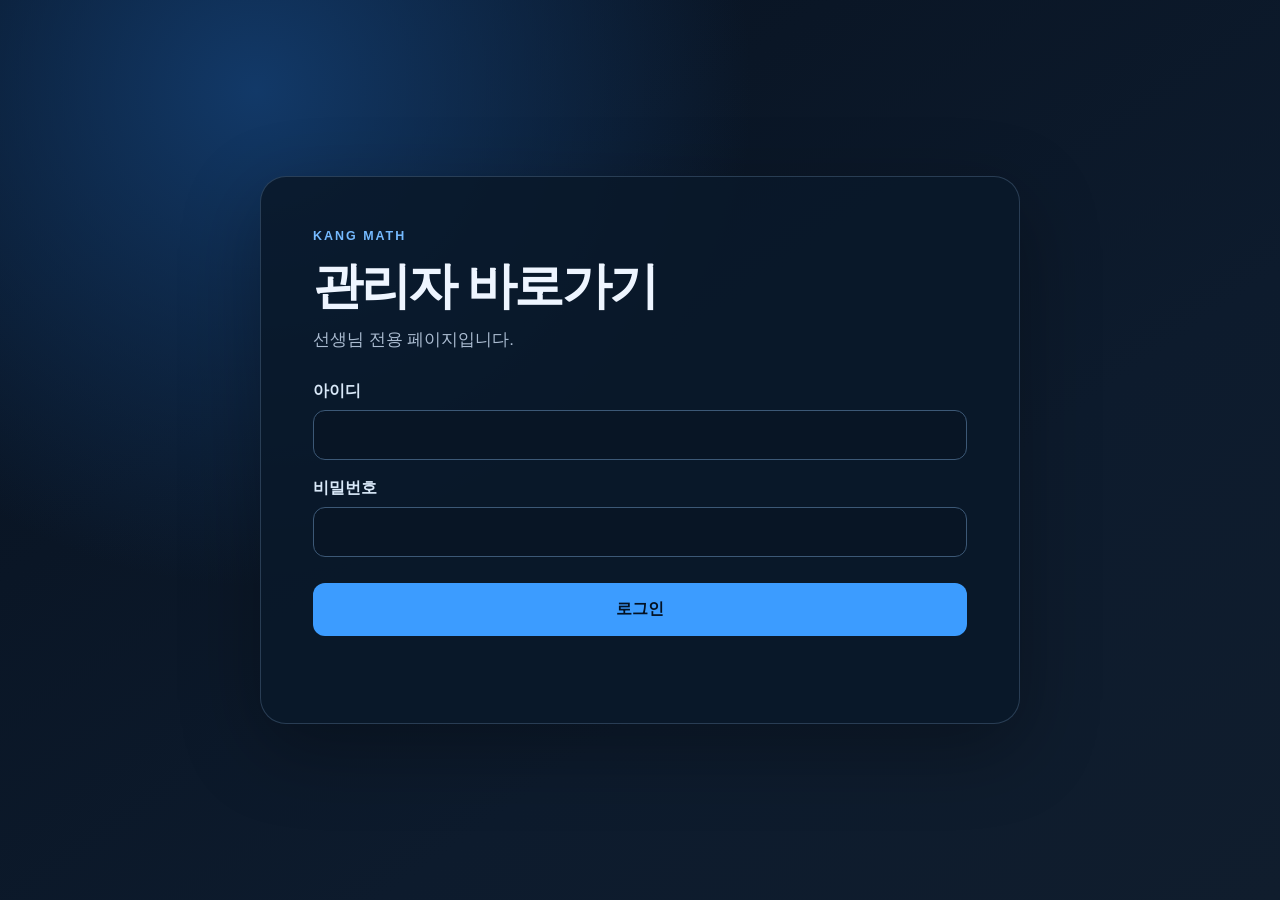
==== admin/index.html @ a8373ab9 "Add teacher admin shortcut dashboard" ====
<!DOCTYPE html>
<html lang="ko">
<head>
  <meta charset="UTF-8">
  <meta name="viewport" content="width=device-width, initial-scale=1.0">
  <title>강석수학 관리자</title>
  <link rel="stylesheet" href="./admin.css">
</head>
<body>
  <main class="admin-shell">
    <section class="card" id="login-card" aria-labelledby="login-title">
      <div class="eyebrow">KANG MATH</div>
      <h1 id="login-title">관리자 바로가기</h1>
      <p class="intro">선생님 전용 페이지입니다.</p>
      <form id="login-form" novalidate>
        <label for="username">아이디</label>
        <input id="username" name="username" autocomplete="username" required>
        <label for="password">비밀번호</label>
        <input id="password" name="password" type="password" autocomplete="current-password" required>
        <button type="submit">로그인</button>
        <p class="message" id="login-message" role="alert" aria-live="polite"></p>
      </form>
    </section>

    <section class="card dashboard" id="dashboard" hidden aria-labelledby="dashboard-title">
      <div class="dashboard-top">
        <div>
          <div class="eyebrow">TEACHER ACCESS</div>
          <h1 id="dashboard-title">관리자 메뉴</h1>
          <p class="intro">필요한 관리 페이지를 선택하세요.</p>
        </div>
        <button class="logout" id="logout" type="button">로그아웃</button>
      </div>
      <div class="link-grid">
        <a class="link-card test" href="https://test.kangmath.com/" target="_blank" rel="noopener">
          <span class="link-label">TEST</span><strong>테스트 사이트</strong><span>test.kangmath.com ↗</span>
        </a>
        <a class="link-card fix" href="https://fix.kangmath.com/" target="_blank" rel="noopener">
          <span class="link-label">FIX</span><strong>수정 작업 사이트</strong><span>fix.kangmath.com ↗</span>
        </a>
        <a class="link-card board" href="https://board.kangmath.com/" target="_blank" rel="noopener">
          <span class="link-label">BOARD</span><strong>게시판</strong><span>board.kangmath.com ↗</span>
        </a>
        <a class="link-card wiki" href="https://wiki.kangmath.com/" target="_blank" rel="noopener">
          <span class="link-label">WIKI</span><strong>위키</strong><span>wiki.kangmath.com ↗</span>
        </a>
      </div>
    </section>
  </main>
  <script src="./admin.js"></script>
</body>
</html>
---- admin/admin.css ----
:root { color-scheme: dark; font-family: Pretendard, "Noto Sans KR", Arial, sans-serif; background: #07111f; color: #eef5ff; }
* { box-sizing: border-box; }
body { margin: 0; min-height: 100vh; background: radial-gradient(circle at 20% 10%, #123968 0, transparent 38%), linear-gradient(145deg, #07111f, #0d1b2d 65%, #101d2d); }
.admin-shell { width: min(100% - 32px, 760px); min-height: 100vh; margin: auto; display: grid; place-items: center; padding: 40px 0; }
.card { width: 100%; padding: clamp(28px, 6vw, 52px); border: 1px solid rgba(155, 194, 235, .22); border-radius: 26px; background: rgba(10, 24, 42, .88); box-shadow: 0 24px 80px rgba(0, 0, 0, .3); }
.eyebrow { color: #75baff; font-size: .78rem; font-weight: 800; letter-spacing: .16em; }
h1 { margin: 10px 0 8px; font-size: clamp(2rem, 5vw, 3.1rem); letter-spacing: -.05em; }
.intro { margin: 0 0 30px; color: #aabbd0; font-size: 1.05rem; }
label { display: block; margin: 18px 0 8px; color: #d9e8f8; font-weight: 700; }
input { width: 100%; padding: 15px 16px; border: 1px solid #3c5876; border-radius: 12px; background: #081525; color: #fff; font-size: 1rem; outline: none; }
input:focus { border-color: #69b6ff; box-shadow: 0 0 0 3px rgba(105,182,255,.16); }
form button, .logout { border: 0; border-radius: 12px; cursor: pointer; font-weight: 800; }
form button { width: 100%; margin-top: 26px; padding: 16px; background: #3c9cff; color: #031224; font-size: 1rem; }
form button:hover { background: #72baff; }
.message { min-height: 1.4em; margin: 14px 0 0; color: #ff9e9e; font-size: .95rem; }
.dashboard-top { display: flex; align-items: flex-start; justify-content: space-between; gap: 20px; }
.logout { padding: 10px 14px; background: rgba(255,255,255,.08); color: #d4e5f8; }
.link-grid { display: grid; grid-template-columns: repeat(2, 1fr); gap: 14px; }
.link-card { display: flex; min-height: 160px; flex-direction: column; justify-content: flex-end; gap: 7px; padding: 22px; border: 1px solid rgba(255,255,255,.15); border-radius: 18px; color: #fff; text-decoration: none; transition: transform .18s ease, border-color .18s ease; }
.link-card:hover { transform: translateY(-3px); border-color: rgba(255,255,255,.55); }
.link-card strong { font-size: 1.3rem; }
.link-card span:last-child { color: #bdd0e5; font-size: .9rem; }
.link-label { align-self: flex-start; padding: 5px 9px; border-radius: 999px; background: rgba(255,255,255,.16); font-size: .72rem; font-weight: 800; letter-spacing: .08em; }
.test { background: linear-gradient(145deg, #174f83, #10304e); } .fix { background: linear-gradient(145deg, #694a17, #38250f); }
.board { background: linear-gradient(145deg, #175f59, #103936); } .wiki { background: linear-gradient(145deg, #573c82, #2c2045); }
[hidden] { display: none !important; }
@media (max-width: 560px) { .admin-shell { width: min(100% - 20px, 760px); padding: 20px 0; } .card { padding: 26px 20px; border-radius: 20px; } .link-grid { grid-template-columns: 1fr; } .link-card { min-height: 130px; } }
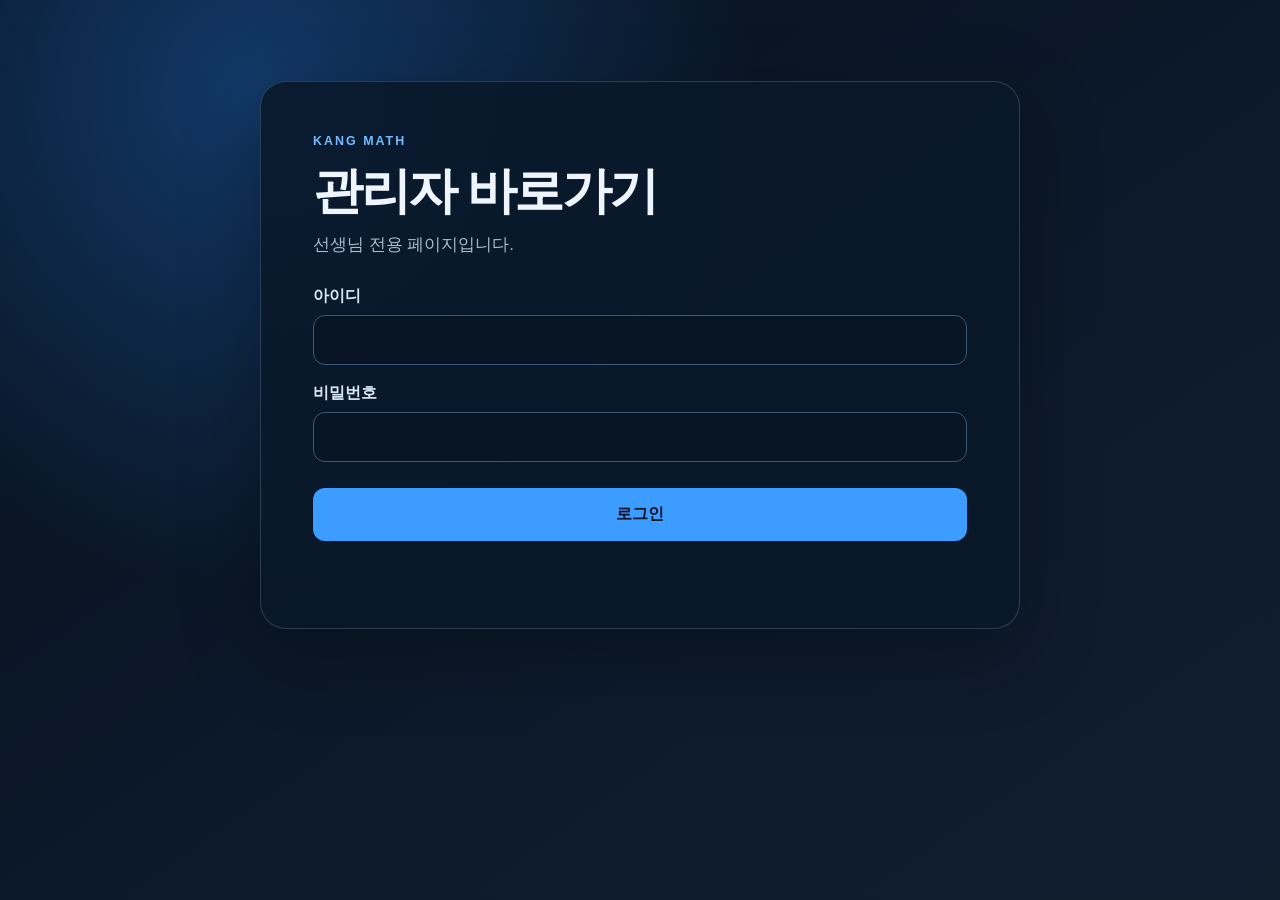
==== commit 9fb46076: "Polish admin shortcut dashboard" ====
--- a/admin/index.html
+++ b/admin/index.html
@@ -33,16 +33,16 @@
       </div>
       <div class="link-grid">
         <a class="link-card test" href="https://test.kangmath.com/" target="_blank" rel="noopener">
-          <span class="link-label">TEST</span><strong>테스트 사이트</strong><span>test.kangmath.com ↗</span>
+          <span class="link-label">TEST</span><strong>테스트지 만들기</strong><span class="domain">test.kangmath.com ↗</span>
         </a>
         <a class="link-card fix" href="https://fix.kangmath.com/" target="_blank" rel="noopener">
-          <span class="link-label">FIX</span><strong>수정 작업 사이트</strong><span>fix.kangmath.com ↗</span>
+          <span class="link-label">FIX</span><strong>오답노트 만들기</strong><span class="domain">fix.kangmath.com ↗</span>
         </a>
         <a class="link-card board" href="https://board.kangmath.com/" target="_blank" rel="noopener">
-          <span class="link-label">BOARD</span><strong>게시판</strong><span>board.kangmath.com ↗</span>
+          <span class="link-label">BOARD</span><strong>동영상추적하기</strong><span class="domain">board.kangmath.com ↗</span>
         </a>
         <a class="link-card wiki" href="https://wiki.kangmath.com/" target="_blank" rel="noopener">
-          <span class="link-label">WIKI</span><strong>위키</strong><span>wiki.kangmath.com ↗</span>
+          <span class="link-label">WIKI</span><strong>위키</strong><span class="domain">wiki.kangmath.com ↗</span>
         </a>
       </div>
     </section>
--- a/admin/admin.css
+++ b/admin/admin.css
@@ -1,7 +1,7 @@
 :root { color-scheme: dark; font-family: Pretendard, "Noto Sans KR", Arial, sans-serif; background: #07111f; color: #eef5ff; }
 * { box-sizing: border-box; }
 body { margin: 0; min-height: 100vh; background: radial-gradient(circle at 20% 10%, #123968 0, transparent 38%), linear-gradient(145deg, #07111f, #0d1b2d 65%, #101d2d); }
-.admin-shell { width: min(100% - 32px, 760px); min-height: 100vh; margin: auto; display: grid; place-items: center; padding: 40px 0; }
+.admin-shell { width: min(100% - 32px, 760px); min-height: 100vh; margin: auto; display: grid; align-items: start; padding: clamp(34px, 9vh, 92px) 0 40px; }
 .card { width: 100%; padding: clamp(28px, 6vw, 52px); border: 1px solid rgba(155, 194, 235, .22); border-radius: 26px; background: rgba(10, 24, 42, .88); box-shadow: 0 24px 80px rgba(0, 0, 0, .3); }
 .eyebrow { color: #75baff; font-size: .78rem; font-weight: 800; letter-spacing: .16em; }
 h1 { margin: 10px 0 8px; font-size: clamp(2rem, 5vw, 3.1rem); letter-spacing: -.05em; }
@@ -16,12 +16,15 @@
 .dashboard-top { display: flex; align-items: flex-start; justify-content: space-between; gap: 20px; }
 .logout { padding: 10px 14px; background: rgba(255,255,255,.08); color: #d4e5f8; }
 .link-grid { display: grid; grid-template-columns: repeat(2, 1fr); gap: 14px; }
-.link-card { display: flex; min-height: 160px; flex-direction: column; justify-content: flex-end; gap: 7px; padding: 22px; border: 1px solid rgba(255,255,255,.15); border-radius: 18px; color: #fff; text-decoration: none; transition: transform .18s ease, border-color .18s ease; }
-.link-card:hover { transform: translateY(-3px); border-color: rgba(255,255,255,.55); }
+.link-card { position: relative; display: flex; min-height: 160px; flex-direction: column; justify-content: flex-end; gap: 9px; padding: 22px; border: 1px solid rgba(255,255,255,.28); border-radius: 18px; color: #fff; text-decoration: none; overflow: hidden; transition: transform .18s ease, border-color .18s ease, box-shadow .18s ease, filter .18s ease; }
+.link-card::after { content: ''; position: absolute; inset: 0; background: radial-gradient(circle at var(--click-x, 50%) var(--click-y, 50%), rgba(255,255,255,.45), transparent 18%); opacity: 0; transition: opacity .35s ease; pointer-events: none; }
+.link-card:hover { transform: translateY(-5px); border-color: rgba(255,255,255,.85); box-shadow: 0 14px 30px rgba(0,0,0,.28); filter: brightness(1.14); }
+.link-card:active { transform: translateY(-1px) scale(.98); }
+.link-card.clicked::after { opacity: 1; }
 .link-card strong { font-size: 1.3rem; }
-.link-card span:last-child { color: #bdd0e5; font-size: .9rem; }
+.link-card .domain { color: #f1f8ff; font-size: 1.08rem; font-weight: 700; letter-spacing: -.01em; }
 .link-label { align-self: flex-start; padding: 5px 9px; border-radius: 999px; background: rgba(255,255,255,.16); font-size: .72rem; font-weight: 800; letter-spacing: .08em; }
-.test { background: linear-gradient(145deg, #174f83, #10304e); } .fix { background: linear-gradient(145deg, #694a17, #38250f); }
-.board { background: linear-gradient(145deg, #175f59, #103936); } .wiki { background: linear-gradient(145deg, #573c82, #2c2045); }
+.test { background: linear-gradient(145deg, #237fc4, #16568b); } .fix { background: linear-gradient(145deg, #b47720, #79500f); }
+.board { background: linear-gradient(145deg, #1c9c91, #14675f); } .wiki { background: linear-gradient(145deg, #8055ba, #54357b); }
 [hidden] { display: none !important; }
 @media (max-width: 560px) { .admin-shell { width: min(100% - 20px, 760px); padding: 20px 0; } .card { padding: 26px 20px; border-radius: 20px; } .link-grid { grid-template-columns: 1fr; } .link-card { min-height: 130px; } }
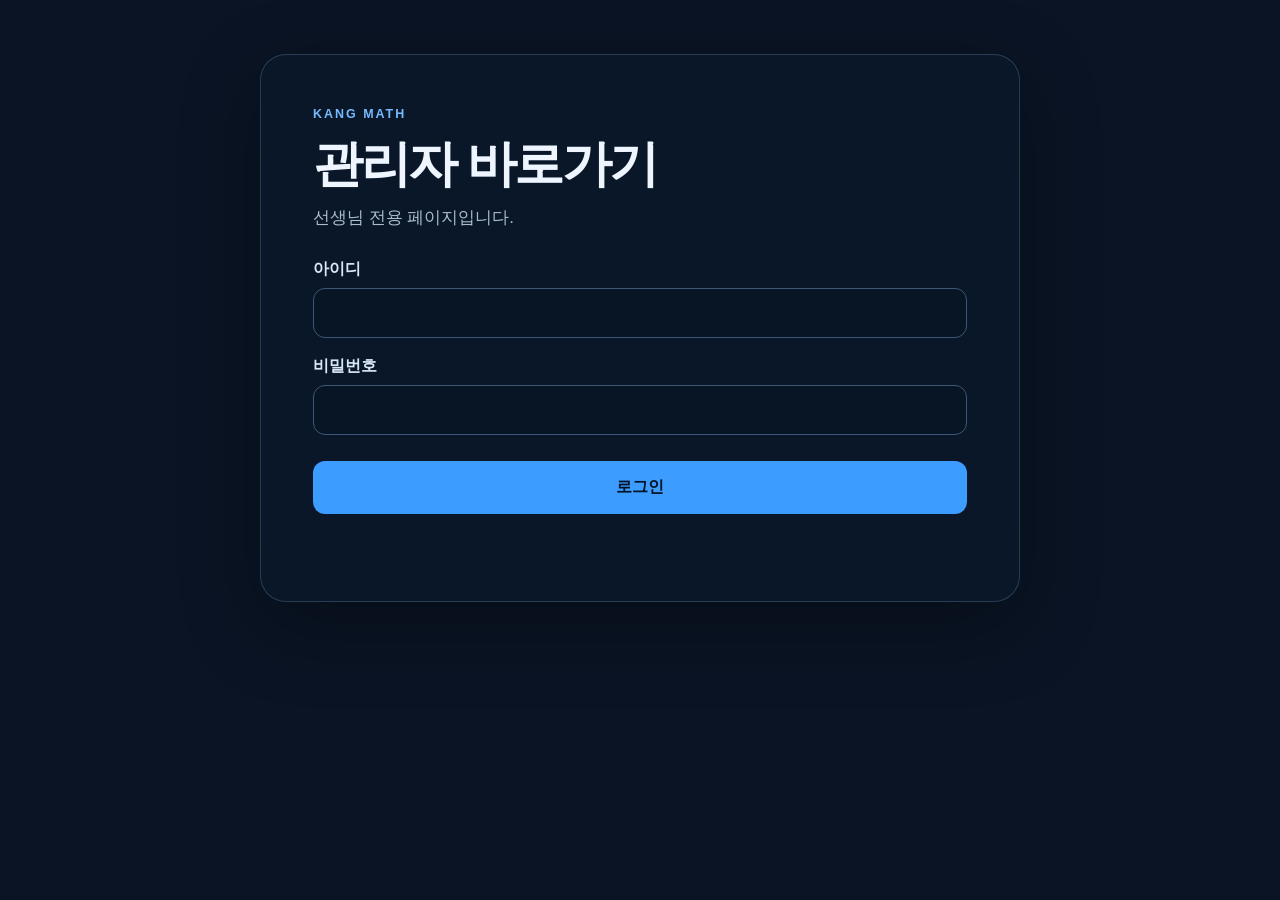
==== commit 3298ebae: "Admin menu: compact tiles, one muted color per group - Shrink cards to small tiles (name, status, on" ====
--- a/admin/index.html
+++ b/admin/index.html
@@ -3,6 +3,7 @@
 <head>
   <meta charset="UTF-8">
   <meta name="viewport" content="width=device-width, initial-scale=1.0">
+  <meta name="robots" content="noindex, nofollow">
   <title>강석수학 관리자</title>
   <link rel="stylesheet" href="./admin.css">
 </head>
@@ -27,24 +28,108 @@
         <div>
           <div class="eyebrow">TEACHER ACCESS</div>
           <h1 id="dashboard-title">관리자 메뉴</h1>
-          <p class="intro">필요한 관리 페이지를 선택하세요.</p>
+          <p class="intro">강석수학 서비스를 한눈에 보고 바로 열 수 있습니다.</p>
         </div>
         <button class="logout" id="logout" type="button">로그아웃</button>
       </div>
-      <div class="link-grid">
-        <a class="link-card test" href="https://test.kangmath.com/" target="_blank" rel="noopener">
-          <span class="link-label">TEST</span><strong>테스트지 만들기</strong><span class="domain">test.kangmath.com ↗</span>
-        </a>
-        <a class="link-card fix" href="https://fix.kangmath.com/" target="_blank" rel="noopener">
-          <span class="link-label">FIX</span><strong>오답노트 만들기</strong><span class="domain">fix.kangmath.com ↗</span>
-        </a>
-        <a class="link-card board" href="https://board.kangmath.com/" target="_blank" rel="noopener">
-          <span class="link-label">BOARD</span><strong>동영상추적하기</strong><span class="domain">board.kangmath.com ↗</span>
-        </a>
-        <a class="link-card wiki" href="https://wiki.kangmath.com/" target="_blank" rel="noopener">
-          <span class="link-label">WIKI</span><strong>위키</strong><span class="domain">wiki.kangmath.com ↗</span>
-        </a>
-      </div>
+      <ul class="legend" aria-label="상태 표시 설명">
+        <li><span class="status live">운영</span> 지금 쓰는 사이트</li>
+        <li><span class="status trial">테스트</span> 시험 중인 주소</li>
+      </ul>
+
+      <section class="group g-make" aria-labelledby="group-make">
+        <h2 class="group-title" id="group-make"><span>01</span>수업 자료 만들기</h2>
+        <div class="link-grid">
+          <a class="link-card" href="https://test.kangmath.com/" target="_blank" rel="noopener noreferrer">
+            <span class="card-top"><strong>테스트지 만들기</strong><span class="status live">운영</span></span>
+            <span class="desc">교재 문항 번호로 맞춤 시험지 PDF</span>
+            <span class="domain">test.kangmath.com</span>
+          </a>
+          <a class="link-card" href="https://fix.kangmath.com/" target="_blank" rel="noopener noreferrer">
+            <span class="card-top"><strong>오답노트 만들기</strong><span class="status live">운영</span></span>
+            <span class="desc">학생 1명씩 오답노트 PDF · 손풀이 QR</span>
+            <span class="domain">fix.kangmath.com</span>
+          </a>
+          <a class="link-card" href="https://twin.kangmath.com/" target="_blank" rel="noopener noreferrer">
+            <span class="card-top"><strong>변형문제</strong><span class="status live">운영</span></span>
+            <span class="desc">변형문제 생성·검수 (선생님 전용)</span>
+            <span class="domain">twin.kangmath.com</span>
+          </a>
+        </div>
+      </section>
+
+      <section class="group g-family" aria-labelledby="group-family">
+        <h2 class="group-title" id="group-family"><span>02</span>학생 · 학부모</h2>
+        <div class="link-grid">
+          <a class="link-card" href="https://board.kangmath.com/" target="_blank" rel="noopener noreferrer">
+            <span class="card-top"><strong>동영상추적하기</strong><span class="status live">운영</span></span>
+            <span class="desc">성적 · 인강 플레이어 · 시청기록</span>
+            <span class="domain">board.kangmath.com</span>
+          </a>
+          <a class="link-card" href="https://kangmath-parent-dashboard.vercel.app/" title="kangmath-parent-dashboard.vercel.app (나중에 parent.kangmath.com)" target="_blank" rel="noopener noreferrer">
+            <span class="card-top"><strong>학부모 대시보드</strong><span class="status trial">테스트</span></span>
+            <span class="desc">학생별 학습 현황 · 정식 주소 예정</span>
+            <span class="domain">kangmath-parent-dashboard.vercel.app</span>
+          </a>
+          <a class="link-card" href="https://go.kangmath.com/" target="_blank" rel="noopener noreferrer">
+            <span class="card-top"><strong>AI 고교추천</strong><span class="status live">운영</span></span>
+            <span class="desc">학생·학부모용 구리·남양주 고교추천</span>
+            <span class="domain">go.kangmath.com</span>
+          </a>
+          <a class="link-card" href="https://sch.dasanmirae.co.kr/" target="_blank" rel="noopener noreferrer">
+            <span class="card-top"><strong>우리아이고교찾기</strong><span class="status live">운영</span></span>
+            <span class="desc">AI 고교선택 · 맞는 고교 찾기</span>
+            <span class="domain">sch.dasanmirae.co.kr</span>
+          </a>
+        </div>
+      </section>
+
+      <section class="group g-site" aria-labelledby="group-site">
+        <h2 class="group-title" id="group-site"><span>03</span>사이트</h2>
+        <div class="link-grid">
+          <a class="link-card" href="https://www.kangmath.com/" target="_blank" rel="noopener noreferrer">
+            <span class="card-top"><strong>학원 홈페이지</strong><span class="status live">운영</span></span>
+            <span class="desc">학원 소개 · 상담 신청</span>
+            <span class="domain">www.kangmath.com</span>
+          </a>
+          <a class="link-card" href="https://wiki.kangmath.com/" target="_blank" rel="noopener noreferrer">
+            <span class="card-top"><strong>위키</strong><span class="status live">운영</span></span>
+            <span class="desc">강석수학 자료 모음</span>
+            <span class="domain">wiki.kangmath.com</span>
+          </a>
+          <a class="link-card" href="https://dic.dasanmirae.co.kr/" target="_blank" rel="noopener noreferrer">
+            <span class="card-top"><strong>대입권장과목사전</strong><span class="status live">운영</span></span>
+            <span class="desc">대학·학과별 권장 과목 찾아보기</span>
+            <span class="domain">dic.dasanmirae.co.kr</span>
+          </a>
+        </div>
+      </section>
+
+      <section class="group g-local" aria-labelledby="group-local">
+        <h2 class="group-title" id="group-local"><span>04</span>내 컴퓨터에서 하는 작업<small>사이트 아님 · 학원 컴퓨터에서 실행</small></h2>
+        <ul class="local-list">
+          <li>
+            <span class="local-name">시험지클린</span>
+            <span class="local-desc">시험지 사진 → 한글 HWP</span>
+            <code>D:\수학시험지_자동화</code>
+          </li>
+          <li>
+            <span class="local-name">핵심개념서 교재</span>
+            <span class="local-desc">교재 HWP 제작</span>
+            <code>D:\핵심개념서</code>
+          </li>
+          <li>
+            <span class="local-name">개별손풀이</span>
+            <span class="local-desc">손풀이 영상 → 문제별 링크 → 노션</span>
+            <code>D:\개별손풀이</code>
+          </li>
+          <li>
+            <span class="local-name">유튜브 타임스탬프</span>
+            <span class="local-desc">유튜브 챕터 텍스트</span>
+            <code>D:\유투브타임스템프</code>
+          </li>
+        </ul>
+      </section>
     </section>
   </main>
   <script src="./admin.js"></script>
--- a/admin/admin.css
+++ b/admin/admin.css
@@ -1,7 +1,7 @@
 :root { color-scheme: dark; font-family: Pretendard, "Noto Sans KR", Arial, sans-serif; background: #07111f; color: #eef5ff; }
 * { box-sizing: border-box; }
-body { margin: 0; min-height: 100vh; background: radial-gradient(circle at 20% 10%, #123968 0, transparent 38%), linear-gradient(145deg, #07111f, #0d1b2d 65%, #101d2d); }
-.admin-shell { width: min(100% - 32px, 760px); min-height: 100vh; margin: auto; display: grid; align-items: start; padding: clamp(34px, 9vh, 92px) 0 40px; }
+body { margin: 0; min-height: 100vh; background: #0a1424; }
+.admin-shell { width: min(100% - 32px, 1080px); min-height: 100vh; margin: auto; display: grid; align-items: start; padding: clamp(24px, 6vh, 64px) 0 32px; }
 .card { width: 100%; padding: clamp(28px, 6vw, 52px); border: 1px solid rgba(155, 194, 235, .22); border-radius: 26px; background: rgba(10, 24, 42, .88); box-shadow: 0 24px 80px rgba(0, 0, 0, .3); }
 .eyebrow { color: #75baff; font-size: .78rem; font-weight: 800; letter-spacing: .16em; }
 h1 { margin: 10px 0 8px; font-size: clamp(2rem, 5vw, 3.1rem); letter-spacing: -.05em; }
@@ -13,18 +13,58 @@
 form button { width: 100%; margin-top: 26px; padding: 16px; background: #3c9cff; color: #031224; font-size: 1rem; }
 form button:hover { background: #72baff; }
 .message { min-height: 1.4em; margin: 14px 0 0; color: #ff9e9e; font-size: .95rem; }
-.dashboard-top { display: flex; align-items: flex-start; justify-content: space-between; gap: 20px; }
-.logout { padding: 10px 14px; background: rgba(255,255,255,.08); color: #d4e5f8; }
-.link-grid { display: grid; grid-template-columns: repeat(2, 1fr); gap: 14px; }
-.link-card { position: relative; display: flex; min-height: 160px; flex-direction: column; justify-content: flex-end; gap: 9px; padding: 22px; border: 1px solid rgba(255,255,255,.28); border-radius: 18px; color: #fff; text-decoration: none; overflow: hidden; transition: transform .18s ease, border-color .18s ease, box-shadow .18s ease, filter .18s ease; }
-.link-card::after { content: ''; position: absolute; inset: 0; background: radial-gradient(circle at var(--click-x, 50%) var(--click-y, 50%), rgba(255,255,255,.45), transparent 18%); opacity: 0; transition: opacity .35s ease; pointer-events: none; }
-.link-card:hover { transform: translateY(-5px); border-color: rgba(255,255,255,.85); box-shadow: 0 14px 30px rgba(0,0,0,.28); filter: brightness(1.14); }
-.link-card:active { transform: translateY(-1px) scale(.98); }
+.dashboard-top { display: flex; align-items: flex-start; justify-content: space-between; gap: 16px; }
+.logout { flex-shrink: 0; white-space: nowrap; padding: 8px 12px; background: rgba(255,255,255,.06); color: #c5d3e3; font-size: .86rem; }
+.logout:hover { background: rgba(255,255,255,.12); }
+#login-card { max-width: 760px; margin-inline: auto; }
+[hidden] { display: none !important; }
+
+/* ---- 관리자 메뉴: 혼자 쓰는 바로가기라 촘촘하게, 색은 묶음별 1개 ---- */
+.dashboard { padding: 26px 28px 30px; border-radius: 18px; background: #0d1a2c; border-color: rgba(155,194,235,.14); box-shadow: none; }
+.dashboard h1 { margin: 4px 0 2px; font-size: 1.45rem; letter-spacing: -.03em; }
+.dashboard .eyebrow { color: #7d93ad; font-size: .7rem; }
+.dashboard .intro { margin: 0; color: #8597ad; font-size: .88rem; }
+
+.legend { display: flex; flex-wrap: wrap; gap: 4px 14px; margin: 14px 0 6px; padding: 0; list-style: none; color: #7d90a6; font-size: .78rem; }
+.legend li { display: flex; align-items: center; gap: 6px; }
+
+.group { --accent: #7f9cc0; margin-top: 18px; }
+.g-make   { --accent: #6f9fd8; }  /* 차분한 파랑 */
+.g-family { --accent: #5fb3a6; }  /* 차분한 청록 */
+.g-site   { --accent: #9a8fd0; }  /* 차분한 보라 */
+.g-local  { --accent: #8a9bb2; }  /* 회청색 */
+.group-title { display: flex; align-items: baseline; gap: 8px; margin: 0 0 8px; color: #dbe5f1; font-size: .95rem; font-weight: 800; letter-spacing: -.01em; }
+.group-title span { color: var(--accent); font-size: .72rem; font-weight: 800; letter-spacing: .1em; }
+.group-title small { color: #6f8399; font-size: .76rem; font-weight: 600; }
+.group-title::after { content: ''; flex: 1; align-self: center; height: 1px; background: rgba(155,194,235,.12); }
+
+.link-grid, .local-list { display: grid; grid-template-columns: repeat(auto-fill, minmax(min(100%, 240px), 1fr)); gap: 8px; margin: 0; padding: 0; list-style: none; }
+.link-card, .local-list li { position: relative; display: flex; min-width: 0; flex-direction: column; gap: 2px; padding: 9px 12px 10px; border: 1px solid rgba(155,194,235,.12); border-left: 3px solid var(--accent); border-radius: 9px; background: #112038; overflow: hidden; }
+.link-card { color: #e6edf6; text-decoration: none; transition: background .15s ease, border-color .15s ease; }
+.link-card:hover { background: #162a46; border-color: var(--accent); }
+.link-card:focus-visible { outline: 2px solid var(--accent); outline-offset: 2px; }
+.link-card::after { content: ''; position: absolute; inset: 0; background: radial-gradient(circle at var(--click-x, 50%) var(--click-y, 50%), rgba(255,255,255,.12), transparent 30%); opacity: 0; transition: opacity .3s ease; pointer-events: none; }
 .link-card.clicked::after { opacity: 1; }
-.link-card strong { font-size: 1.3rem; }
-.link-card .domain { color: #f1f8ff; font-size: 1.08rem; font-weight: 700; letter-spacing: -.01em; }
-.link-label { align-self: flex-start; padding: 5px 9px; border-radius: 999px; background: rgba(255,255,255,.16); font-size: .72rem; font-weight: 800; letter-spacing: .08em; }
-.test { background: linear-gradient(145deg, #237fc4, #16568b); } .fix { background: linear-gradient(145deg, #b47720, #79500f); }
-.board { background: linear-gradient(145deg, #1c9c91, #14675f); } .wiki { background: linear-gradient(145deg, #8055ba, #54357b); }
-[hidden] { display: none !important; }
-@media (max-width: 560px) { .admin-shell { width: min(100% - 20px, 760px); padding: 20px 0; } .card { padding: 26px 20px; border-radius: 20px; } .link-grid { grid-template-columns: 1fr; } .link-card { min-height: 130px; } }
+.card-top { display: flex; align-items: center; justify-content: space-between; gap: 8px; min-width: 0; }
+.link-card strong, .local-name { overflow: hidden; color: #eef3f9; font-size: .95rem; font-weight: 800; letter-spacing: -.02em; text-overflow: ellipsis; white-space: nowrap; }
+.link-card .desc, .local-desc { color: #8fa1b6; font-size: .8rem; line-height: 1.35; }
+.link-card .domain, .local-list code { color: var(--accent); font-size: .76rem; font-weight: 600; overflow-wrap: anywhere; }
+.link-card .domain { overflow: hidden; text-overflow: ellipsis; white-space: nowrap; }
+.local-list code { font-family: Consolas, "D2Coding", monospace; }
+.local-list li { background: transparent; }
+
+.status { display: inline-flex; flex-shrink: 0; align-items: center; gap: 5px; color: #8a9bb0; font-size: .7rem; font-weight: 700; white-space: nowrap; }
+.status::before { content: ''; width: 6px; height: 6px; border-radius: 50%; background: #6fbf8f; }
+.status.trial::before { background: #c9a865; }
+
+@media (max-width: 560px) {
+  .admin-shell { width: min(100% - 20px, 760px); padding: 16px 0; }
+  .card { padding: 26px 20px; border-radius: 20px; }
+  .dashboard { padding: 18px 14px 20px; border-radius: 14px; }
+  .dashboard h1 { font-size: 1.3rem; }
+  .link-grid, .local-list { grid-template-columns: 1fr; gap: 6px; }
+  .group { margin-top: 16px; }
+  .group-title { flex-wrap: wrap; }
+  .group-title::after { display: none; }
+  .link-card .domain { white-space: normal; }
+}
